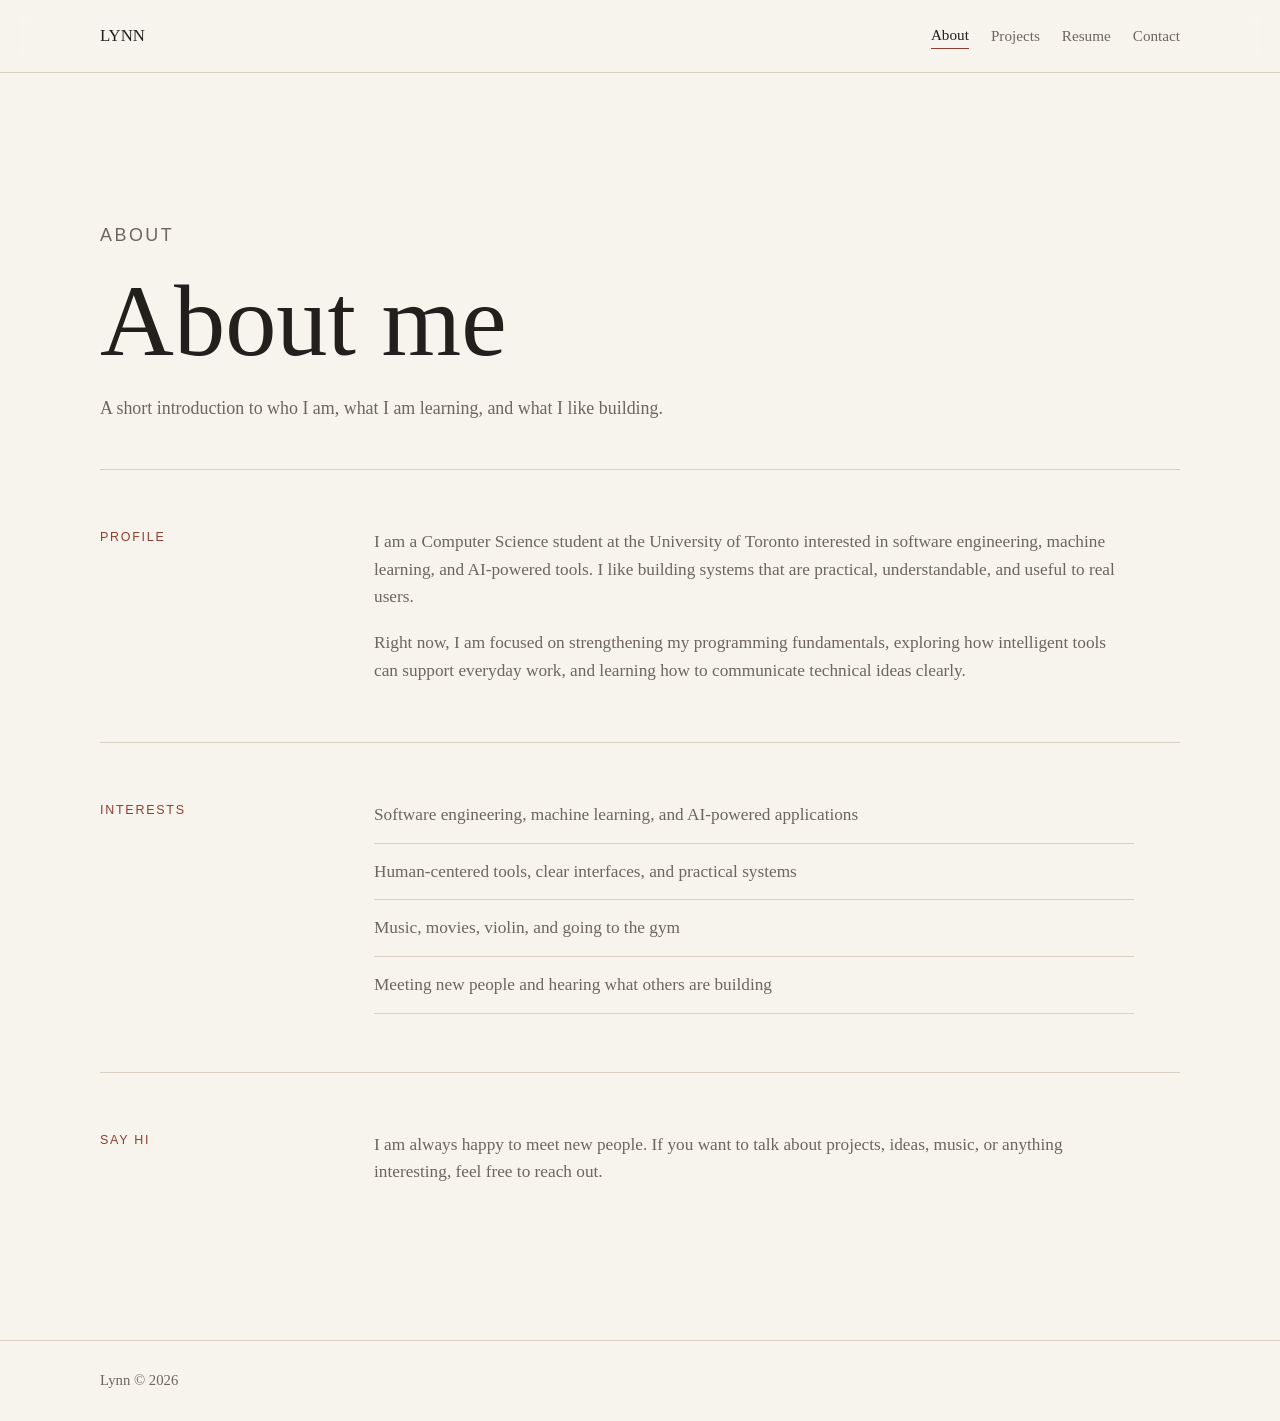
==== about.html @ ac69e5c9 "Initial portfolio site" ====
<!doctype html>
<html lang="en">
  <head>
    <meta charset="utf-8">
    <meta name="viewport" content="width=device-width, initial-scale=1">
    <title>About | Lynn</title>
    <link rel="stylesheet" href="styles.css">
  </head>
  <body>
    <header class="site-header">
      <nav class="site-shell nav" aria-label="Main navigation">
        <a class="brand" href="index.html">Lynn</a>
        <div class="nav-links">
          <a href="about.html" aria-current="page">About</a>
          <a href="projects.html">Projects</a>
          <a href="resume.html">Resume</a>
          <a href="contact.html">Contact</a>
        </div>
      </nav>
    </header>

    <main class="site-shell page">
      <header class="page-header">
        <p class="eyebrow">About</p>
        <h1>About me</h1>
        <p>A short introduction to who I am, what I am learning, and what I like building.</p>
      </header>

      <section class="section section-grid">
        <div class="section-label">Profile</div>
        <div class="body-copy">
          <p>
            I am a Computer Science student at the University of Toronto interested in software
            engineering, machine learning, and AI-powered tools. I like building systems that are
            practical, understandable, and useful to real users.
          </p>
          <p>
            Right now, I am focused on strengthening my programming fundamentals, exploring how
            intelligent tools can support everyday work, and learning how to communicate technical
            ideas clearly.
          </p>
        </div>
      </section>

      <section class="section section-grid">
        <div class="section-label">Interests</div>
        <ul class="list body-copy">
          <li>Software engineering, machine learning, and AI-powered applications</li>
          <li>Human-centered tools, clear interfaces, and practical systems</li>
          <li>Music, movies, violin, and going to the gym</li>
          <li>Meeting new people and hearing what others are building</li>
        </ul>
      </section>

      <section class="section section-grid">
        <div class="section-label">Say hi</div>
        <div class="body-copy">
          <p>
            I am always happy to meet new people. If you want to talk about projects, ideas, music,
            or anything interesting, feel free to reach out.
          </p>
        </div>
      </section>
    </main>

    <footer class="site-footer">
      <div class="site-shell">Lynn © 2026</div>
    </footer>
  </body>
</html>
---- styles.css ----
:root {
  --bg: #f7f4ee;
  --paper: #fffdf8;
  --ink: #22201c;
  --muted: #6d665d;
  --line: #d8d0c3;
  --accent: #8f3f2f;
  --accent-soft: #ead6ce;
  --shadow: 0 18px 50px rgba(34, 32, 28, 0.08);
}

* {
  box-sizing: border-box;
}

html {
  scroll-behavior: smooth;
}

body {
  margin: 0;
  background: var(--bg);
  color: var(--ink);
  font-family: Georgia, "Times New Roman", serif;
  line-height: 1.6;
}

a {
  color: inherit;
  text-decoration: none;
}

a:hover {
  color: var(--accent);
}

.site-shell {
  width: min(1080px, calc(100% - 40px));
  margin: 0 auto;
}

.site-header {
  border-bottom: 1px solid var(--line);
  background: rgba(247, 244, 238, 0.88);
  position: sticky;
  top: 0;
  z-index: 10;
  backdrop-filter: blur(12px);
}

.nav {
  display: flex;
  align-items: center;
  justify-content: space-between;
  min-height: 72px;
  gap: 24px;
}

.brand {
  font-size: 1.05rem;
  letter-spacing: 0;
  text-transform: uppercase;
}

.nav-links {
  display: flex;
  align-items: center;
  gap: 22px;
  color: var(--muted);
  font-size: 0.95rem;
}

.nav-links a[aria-current="page"] {
  color: var(--ink);
  border-bottom: 1px solid var(--accent);
}

.hero {
  min-height: calc(100vh - 72px);
  display: grid;
  grid-template-columns: 1fr 0.72fr;
  align-items: center;
  gap: 56px;
  padding: 64px 0 84px;
}

.eyebrow {
  margin: 0 0 16px;
  color: var(--accent);
  font-size: 0.82rem;
  letter-spacing: 0.14em;
  text-transform: uppercase;
  font-family: Arial, sans-serif;
}

h1,
h2,
h3 {
  line-height: 1.08;
  font-weight: 500;
  margin: 0;
}

h1 {
  font-size: clamp(3rem, 8vw, 6.7rem);
}

h2 {
  font-size: clamp(2rem, 4vw, 3.4rem);
}

h3 {
  font-size: 1.35rem;
}

p {
  margin: 0;
}

.lead {
  max-width: 620px;
  margin-top: 24px;
  color: var(--muted);
  font-size: 1.18rem;
}

.hero-actions,
.button-row {
  display: flex;
  flex-wrap: wrap;
  gap: 14px;
  margin-top: 32px;
}

.button {
  display: inline-flex;
  align-items: center;
  justify-content: center;
  min-height: 44px;
  padding: 10px 18px;
  border: 1px solid var(--ink);
  font-family: Arial, sans-serif;
  font-size: 0.86rem;
  text-transform: uppercase;
  letter-spacing: 0.08em;
}

.button.primary {
  background: var(--ink);
  color: var(--paper);
}

.button:hover {
  border-color: var(--accent);
}

.portrait-panel {
  border: 1px solid var(--line);
  background: var(--paper);
  min-height: 460px;
  display: grid;
  place-items: center;
  box-shadow: var(--shadow);
  padding: 28px;
}

.portrait-mark {
  width: min(280px, 70%);
  aspect-ratio: 1;
  border: 1px solid var(--line);
  display: grid;
  place-items: center;
  color: var(--accent);
  font-size: 4rem;
}

.page {
  padding: 74px 0 96px;
}

.page-header {
  padding: 56px 0 46px;
  border-bottom: 1px solid var(--line);
}

.page-header p {
  max-width: 700px;
  margin-top: 18px;
  color: var(--muted);
  font-size: 1.12rem;
}

.section {
  padding: 58px 0;
  border-bottom: 1px solid var(--line);
}

.section:last-child {
  border-bottom: 0;
}

.section-grid {
  display: grid;
  grid-template-columns: 220px 1fr;
  gap: 54px;
}

.section-label {
  color: var(--accent);
  font-family: Arial, sans-serif;
  font-size: 0.78rem;
  letter-spacing: 0.14em;
  text-transform: uppercase;
}

.body-copy {
  max-width: 760px;
  color: var(--muted);
  font-size: 1.08rem;
}

.body-copy p + p {
  margin-top: 18px;
}

.list {
  display: grid;
  gap: 14px;
  padding: 0;
  margin: 0;
  list-style: none;
}

.list li {
  padding-bottom: 14px;
  border-bottom: 1px solid var(--line);
}

.project-list {
  display: grid;
  gap: 24px;
}

.project-card {
  display: grid;
  grid-template-columns: 1fr auto;
  gap: 28px;
  padding: 28px;
  border: 1px solid var(--line);
  background: var(--paper);
}

.project-card p {
  margin-top: 10px;
  color: var(--muted);
}

.tags {
  display: flex;
  flex-wrap: wrap;
  gap: 8px;
  margin-top: 18px;
}

.tag {
  border: 1px solid var(--line);
  padding: 4px 9px;
  color: var(--muted);
  font-family: Arial, sans-serif;
  font-size: 0.78rem;
}

.project-link {
  color: var(--accent);
  font-family: Arial, sans-serif;
  font-size: 0.8rem;
  letter-spacing: 0.1em;
  text-transform: uppercase;
  white-space: nowrap;
}

.contact-list {
  display: grid;
  gap: 18px;
  max-width: 620px;
}

.contact-item {
  display: grid;
  grid-template-columns: 120px 1fr;
  gap: 24px;
  padding-bottom: 18px;
  border-bottom: 1px solid var(--line);
}

.contact-item span {
  color: var(--muted);
  font-family: Arial, sans-serif;
  font-size: 0.82rem;
  letter-spacing: 0.1em;
  text-transform: uppercase;
}

.contact-item a {
  font-family: Arial, sans-serif;
}

.resume-frame {
  border: 1px solid var(--line);
  background: var(--paper);
  padding: 36px;
  box-shadow: var(--shadow);
}

.resume-frame p {
  color: var(--muted);
  margin-top: 16px;
}

.site-footer {
  border-top: 1px solid var(--line);
  padding: 28px 0;
  color: var(--muted);
  font-size: 0.92rem;
}

@media (max-width: 820px) {
  .site-shell {
    width: min(100% - 28px, 1080px);
  }

  .nav {
    align-items: flex-start;
    flex-direction: column;
    padding: 18px 0;
    gap: 12px;
  }

  .nav-links {
    flex-wrap: wrap;
    gap: 12px 16px;
  }

  .hero {
    min-height: auto;
    grid-template-columns: 1fr;
    padding: 58px 0 68px;
  }

  .portrait-panel {
    min-height: 280px;
  }

  .section-grid,
  .project-card,
  .contact-item {
    grid-template-columns: 1fr;
    gap: 18px;
  }
}
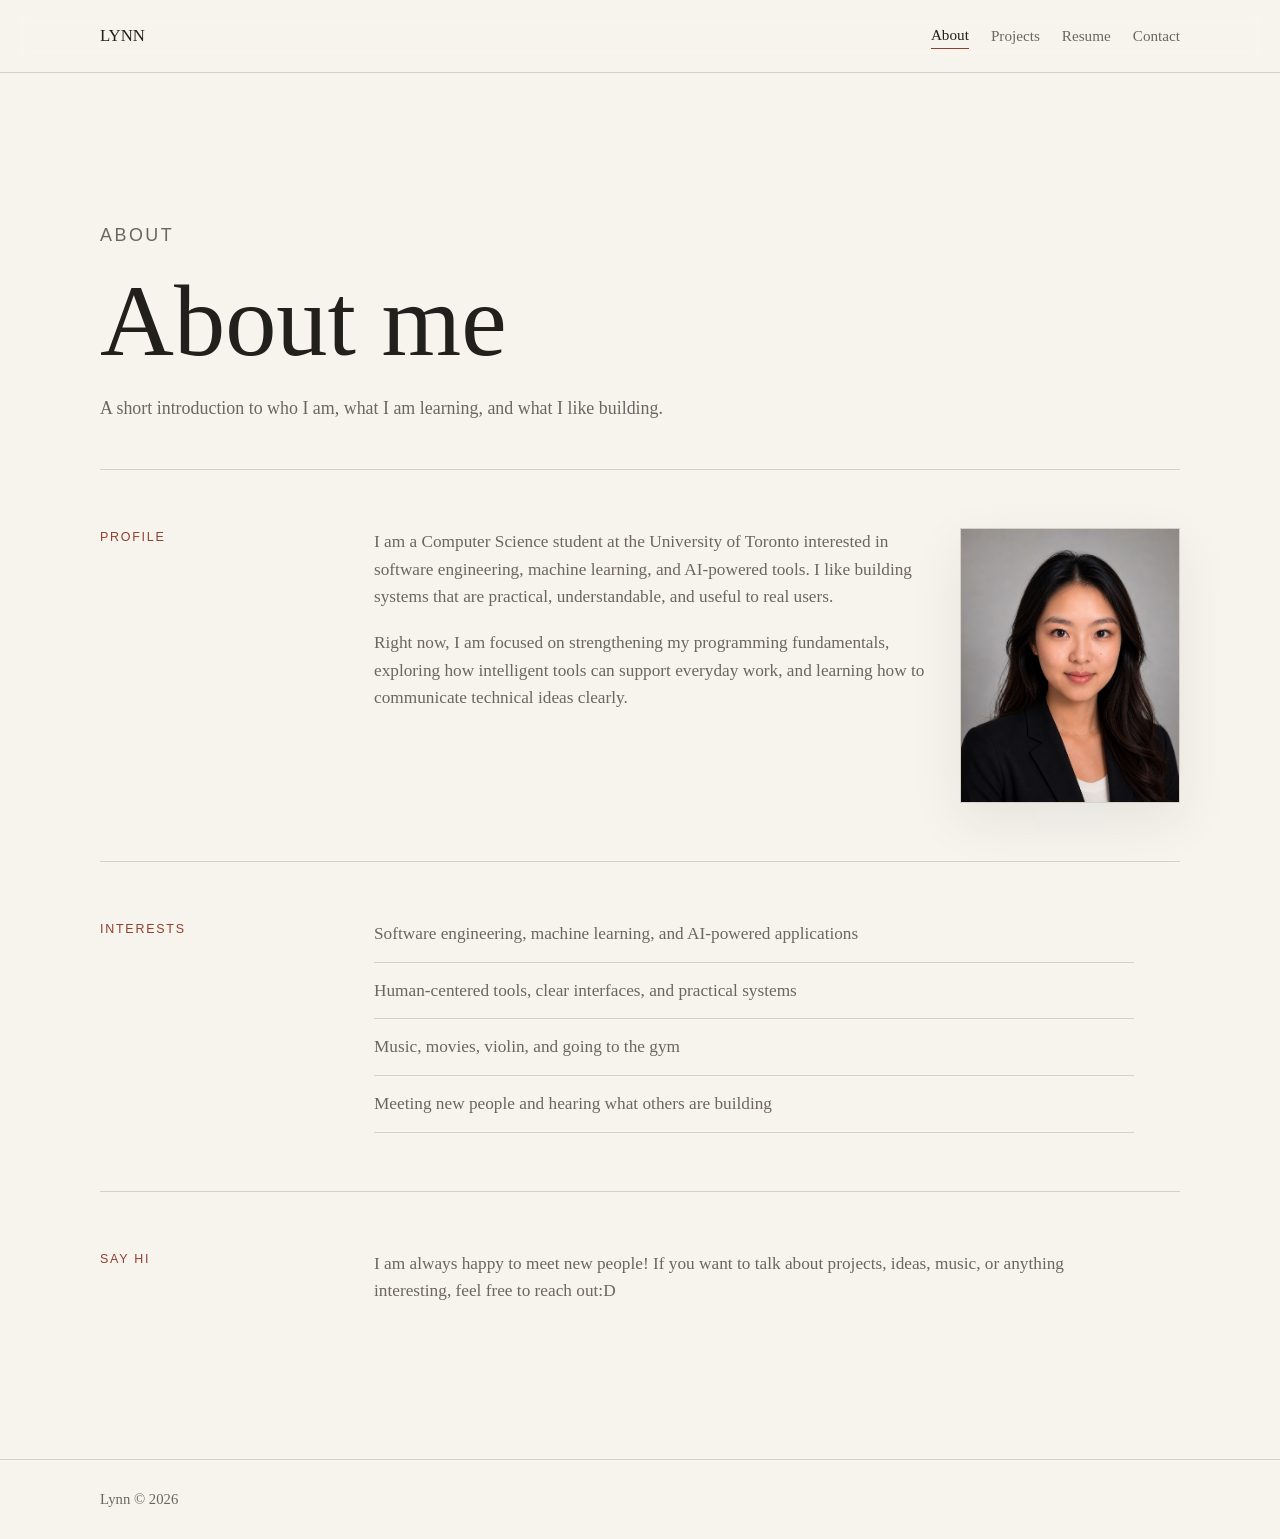
==== commit a767b239: "Update portfolio content and headshot" ====
--- a/about.html
+++ b/about.html
@@ -28,17 +28,20 @@
 
       <section class="section section-grid">
         <div class="section-label">Profile</div>
-        <div class="body-copy">
-          <p>
-            I am a Computer Science student at the University of Toronto interested in software
-            engineering, machine learning, and AI-powered tools. I like building systems that are
-            practical, understandable, and useful to real users.
-          </p>
-          <p>
-            Right now, I am focused on strengthening my programming fundamentals, exploring how
-            intelligent tools can support everyday work, and learning how to communicate technical
-            ideas clearly.
-          </p>
+        <div class="about-profile">
+          <div class="body-copy">
+            <p>
+              I am a Computer Science student at the University of Toronto interested in software
+              engineering, machine learning, and AI-powered tools. I like building systems that are
+              practical, understandable, and useful to real users.
+            </p>
+            <p>
+              Right now, I am focused on strengthening my programming fundamentals, exploring how
+              intelligent tools can support everyday work, and learning how to communicate technical
+              ideas clearly.
+            </p>
+          </div>
+          <img class="profile-photo" src="assets/headshot.png" alt="Lynn Fang">
         </div>
       </section>
 
@@ -56,15 +59,15 @@
         <div class="section-label">Say hi</div>
         <div class="body-copy">
           <p>
-            I am always happy to meet new people. If you want to talk about projects, ideas, music,
-            or anything interesting, feel free to reach out.
+            I am always happy to meet new people! If you want to talk about projects, ideas, music,
+            or anything interesting, feel free to reach out:D
           </p>
         </div>
       </section>
     </main>
 
     <footer class="site-footer">
-      <div class="site-shell">Lynn © 2026</div>
+      <div class="site-shell">Lynn &copy; 2026</div>
     </footer>
   </body>
 </html>
--- a/styles.css
+++ b/styles.css
@@ -161,17 +161,34 @@
   display: grid;
   place-items: center;
   box-shadow: var(--shadow);
-  padding: 28px;
-}
-
-.portrait-mark {
-  width: min(280px, 70%);
-  aspect-ratio: 1;
-  border: 1px solid var(--line);
-  display: grid;
-  place-items: center;
-  color: var(--accent);
-  font-size: 4rem;
+  overflow: hidden;
+  padding: 16px;
+}
+
+.portrait-image {
+  width: 100%;
+  height: 100%;
+  min-height: 428px;
+  border: 1px solid var(--line);
+  object-fit: cover;
+  object-position: center top;
+}
+
+.about-profile {
+  display: grid;
+  grid-template-columns: minmax(0, 1fr) 220px;
+  align-items: start;
+  gap: 34px;
+}
+
+.profile-photo {
+  width: 100%;
+  aspect-ratio: 4 / 5;
+  border: 1px solid var(--line);
+  background: var(--paper);
+  box-shadow: var(--shadow);
+  object-fit: cover;
+  object-position: center top;
 }
 
 .page {
@@ -305,6 +322,27 @@
   font-family: Arial, sans-serif;
 }
 
+.skill-grid {
+  display: grid;
+  grid-template-columns: repeat(2, minmax(0, 1fr));
+  gap: 18px;
+}
+
+.skill-card {
+  border: 1px solid var(--line);
+  background: var(--paper);
+  padding: 24px;
+}
+
+.skill-card h2 {
+  font-size: 1.25rem;
+}
+
+.skill-card p {
+  margin-top: 10px;
+  color: var(--muted);
+}
+
 .resume-frame {
   border: 1px solid var(--line);
   background: var(--paper);
@@ -351,10 +389,26 @@
     min-height: 280px;
   }
 
+  .portrait-image {
+    min-height: 320px;
+  }
+
   .section-grid,
   .project-card,
   .contact-item {
     grid-template-columns: 1fr;
     gap: 18px;
   }
-}
+
+  .about-profile {
+    grid-template-columns: 1fr;
+  }
+
+  .profile-photo {
+    max-width: 240px;
+  }
+
+  .skill-grid {
+    grid-template-columns: 1fr;
+  }
+}
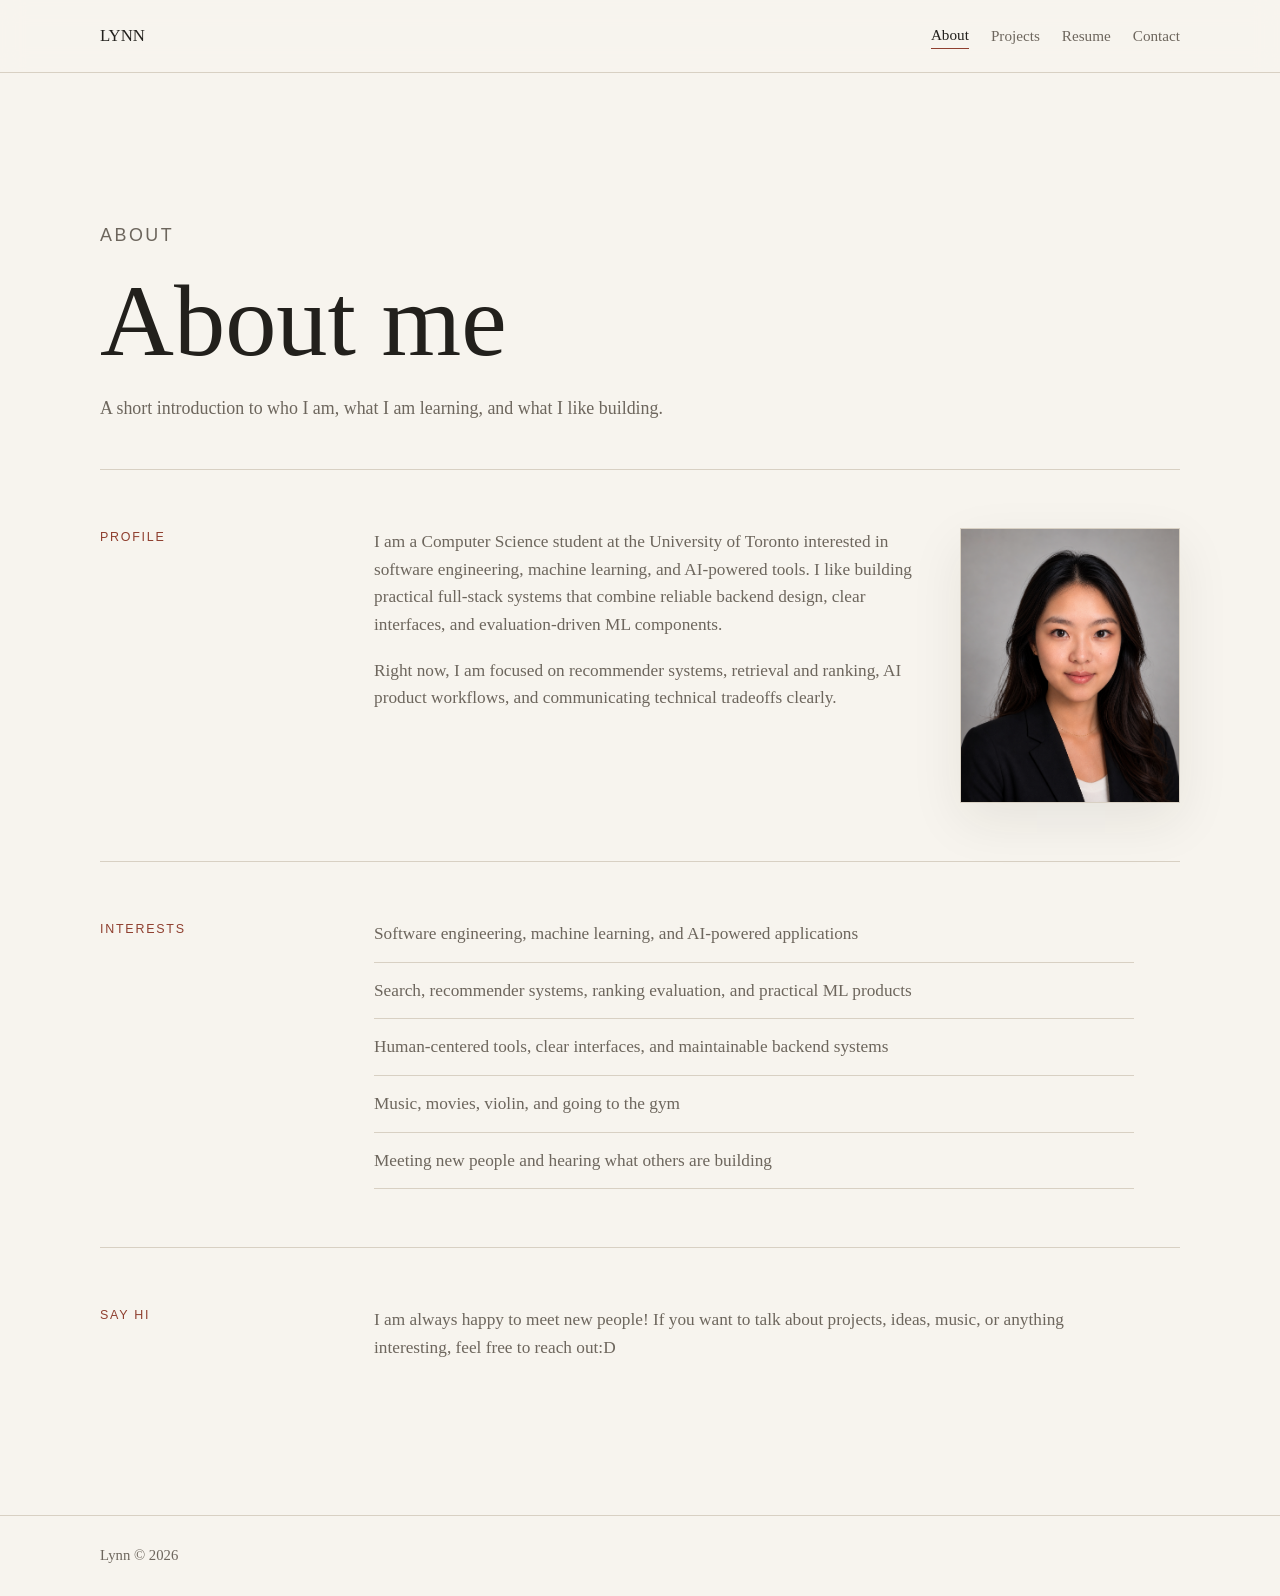
==== commit 17820c0d: "Add ResearchPath to portfolio" ====
--- a/about.html
+++ b/about.html
@@ -4,7 +4,7 @@
     <meta charset="utf-8">
     <meta name="viewport" content="width=device-width, initial-scale=1">
     <title>About | Lynn</title>
-    <link rel="stylesheet" href="styles.css">
+    <link rel="stylesheet" href="styles.css?v=20260614">
   </head>
   <body>
     <header class="site-header">
@@ -32,13 +32,13 @@
           <div class="body-copy">
             <p>
               I am a Computer Science student at the University of Toronto interested in software
-              engineering, machine learning, and AI-powered tools. I like building systems that are
-              practical, understandable, and useful to real users.
+              engineering, machine learning, and AI-powered tools. I like building practical
+              full-stack systems that combine reliable backend design, clear interfaces, and
+              evaluation-driven ML components.
             </p>
             <p>
-              Right now, I am focused on strengthening my programming fundamentals, exploring how
-              intelligent tools can support everyday work, and learning how to communicate technical
-              ideas clearly.
+              Right now, I am focused on recommender systems, retrieval and ranking, AI product
+              workflows, and communicating technical tradeoffs clearly.
             </p>
           </div>
           <img class="profile-photo" src="assets/headshot.png" alt="Lynn Fang">
@@ -49,7 +49,8 @@
         <div class="section-label">Interests</div>
         <ul class="list body-copy">
           <li>Software engineering, machine learning, and AI-powered applications</li>
-          <li>Human-centered tools, clear interfaces, and practical systems</li>
+          <li>Search, recommender systems, ranking evaluation, and practical ML products</li>
+          <li>Human-centered tools, clear interfaces, and maintainable backend systems</li>
           <li>Music, movies, violin, and going to the gym</li>
           <li>Meeting new people and hearing what others are building</li>
         </ul>
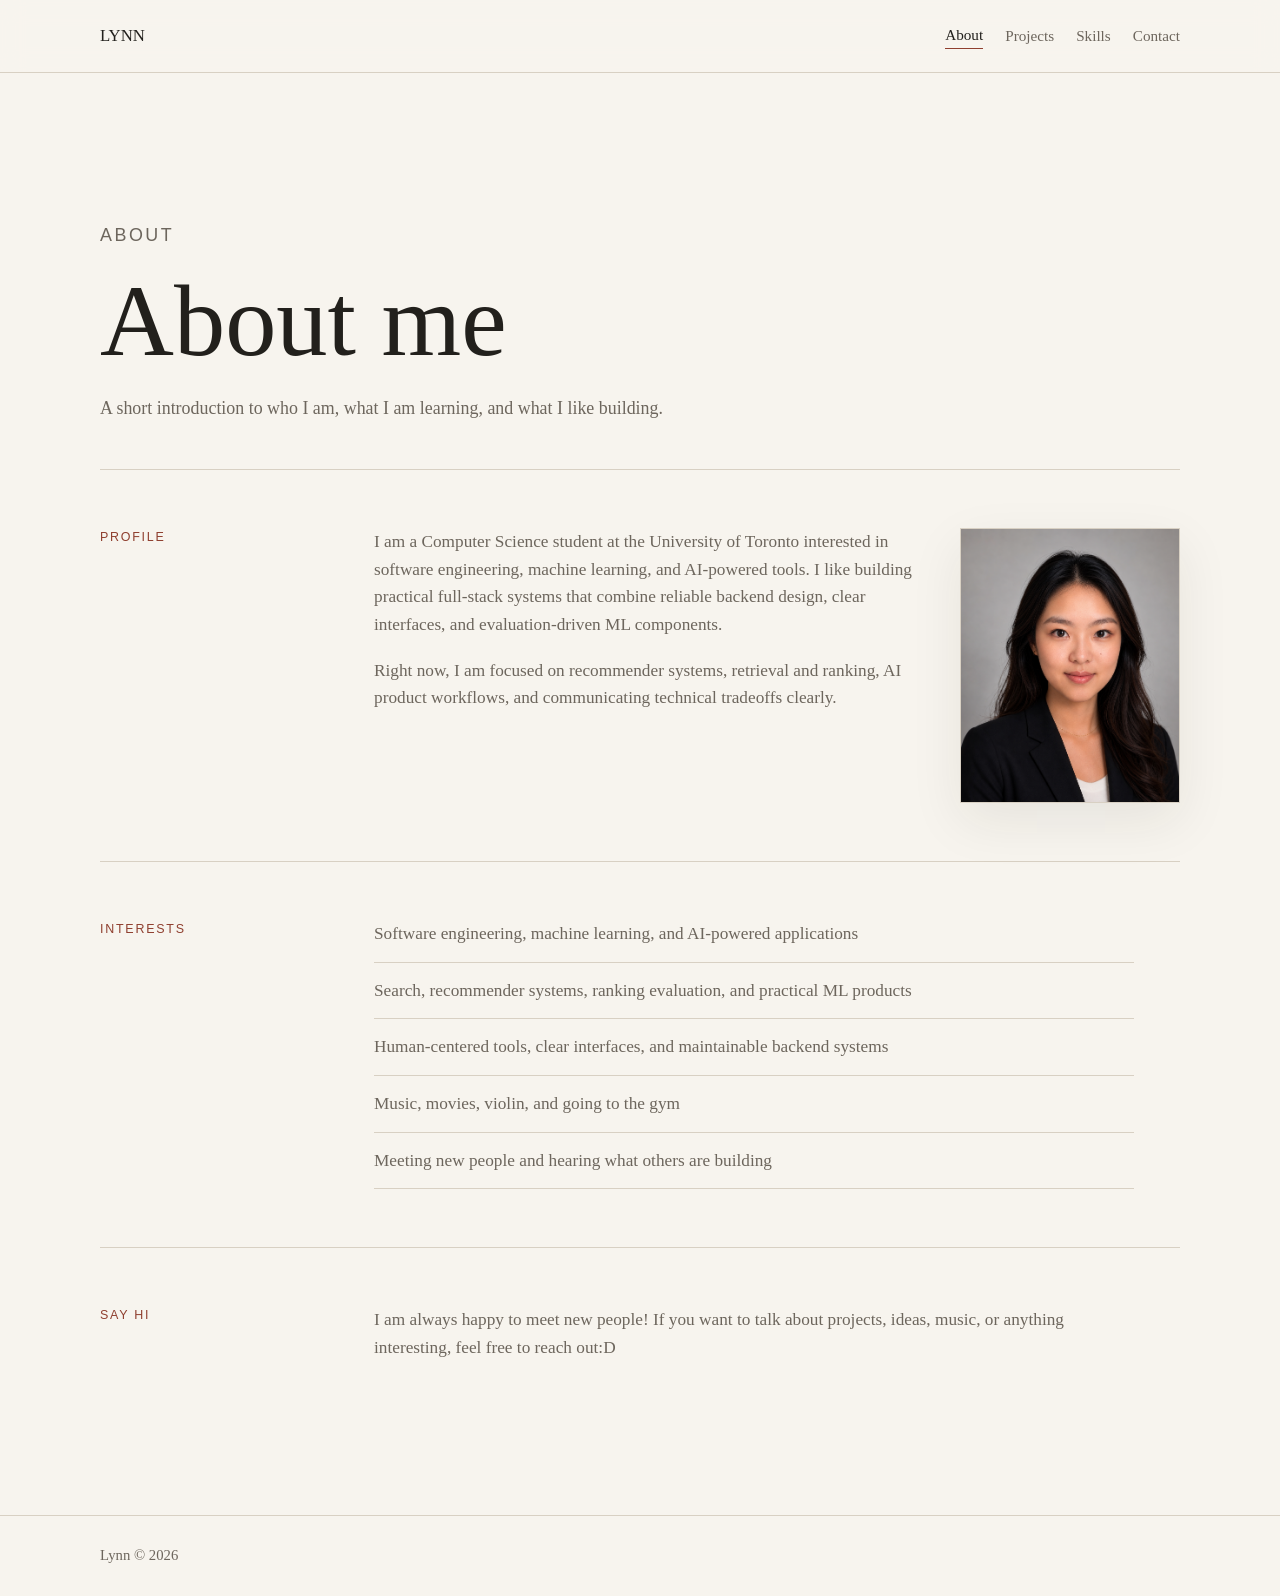
==== commit 73f92736: "Rename resume section to skills" ====
--- a/about.html
+++ b/about.html
@@ -13,7 +13,7 @@
         <div class="nav-links">
           <a href="about.html" aria-current="page">About</a>
           <a href="projects.html">Projects</a>
-          <a href="resume.html">Resume</a>
+          <a href="resume.html">Skills</a>
           <a href="contact.html">Contact</a>
         </div>
       </nav>
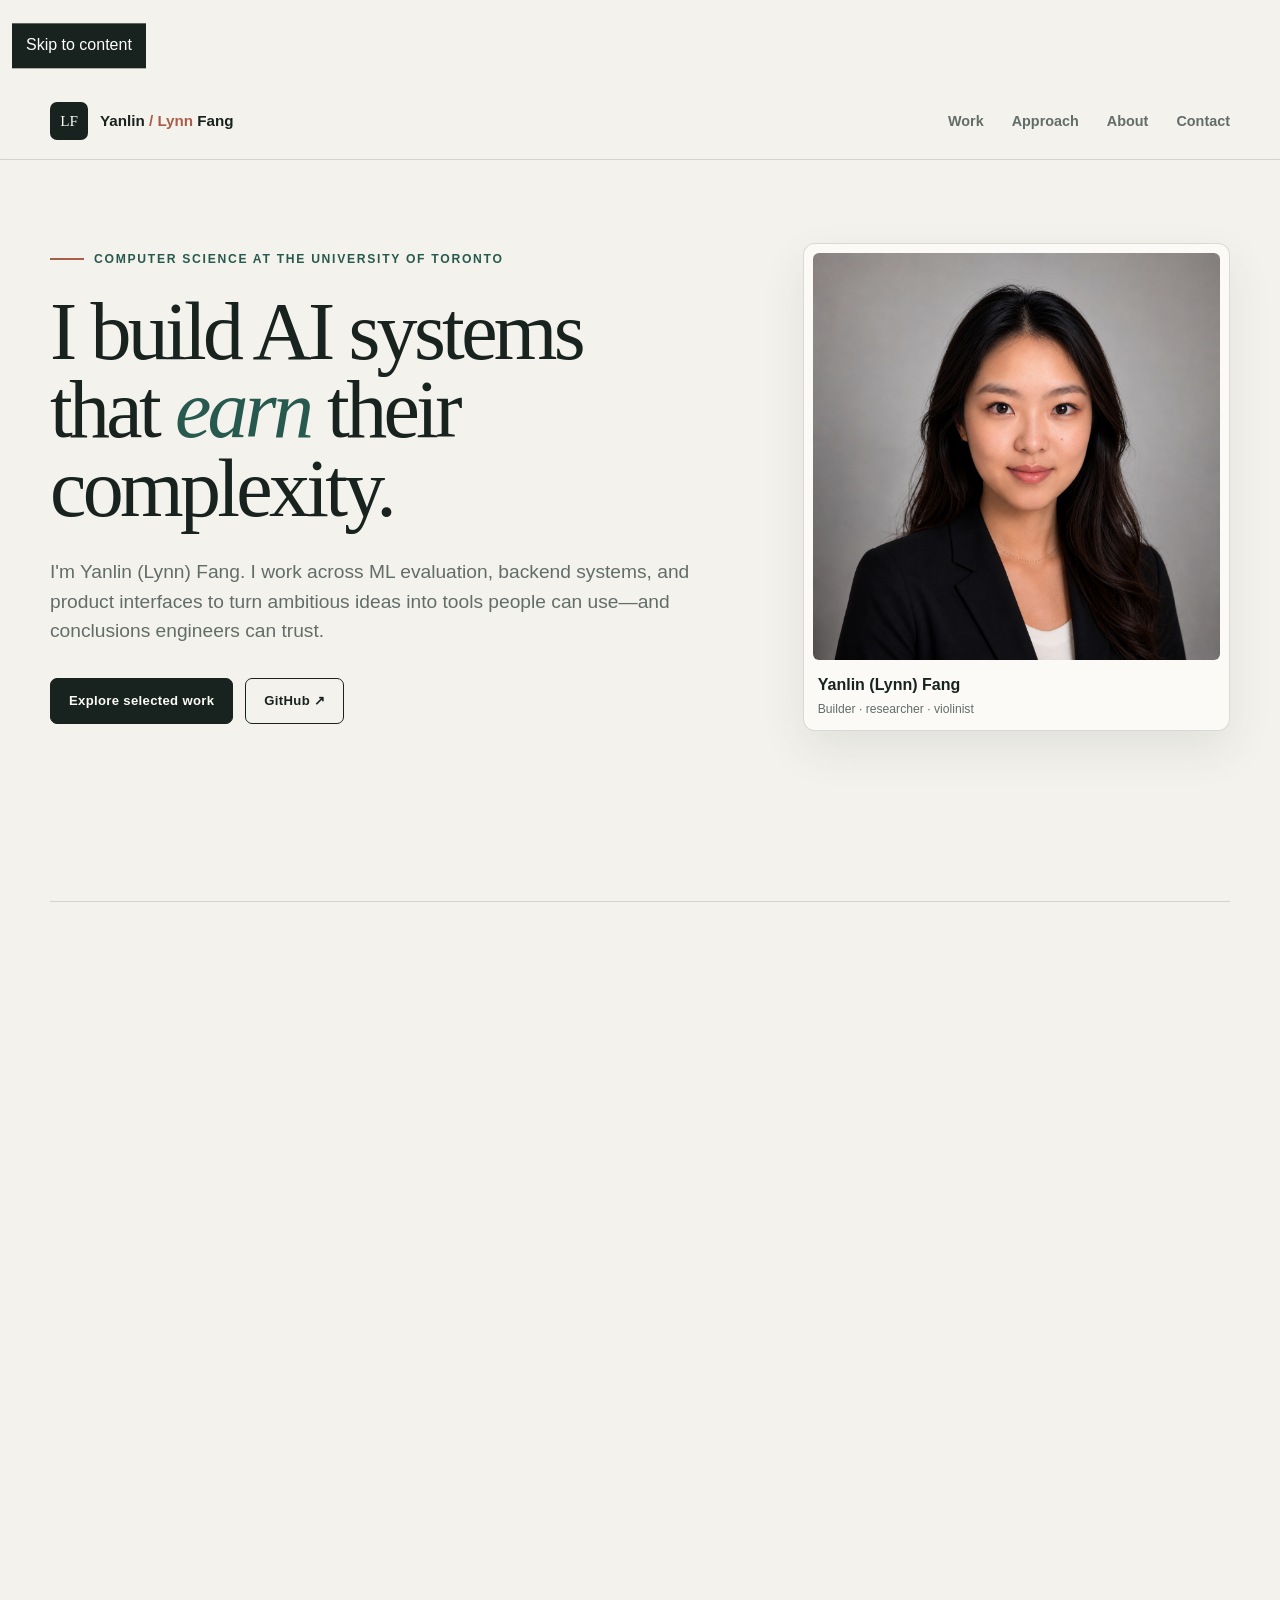
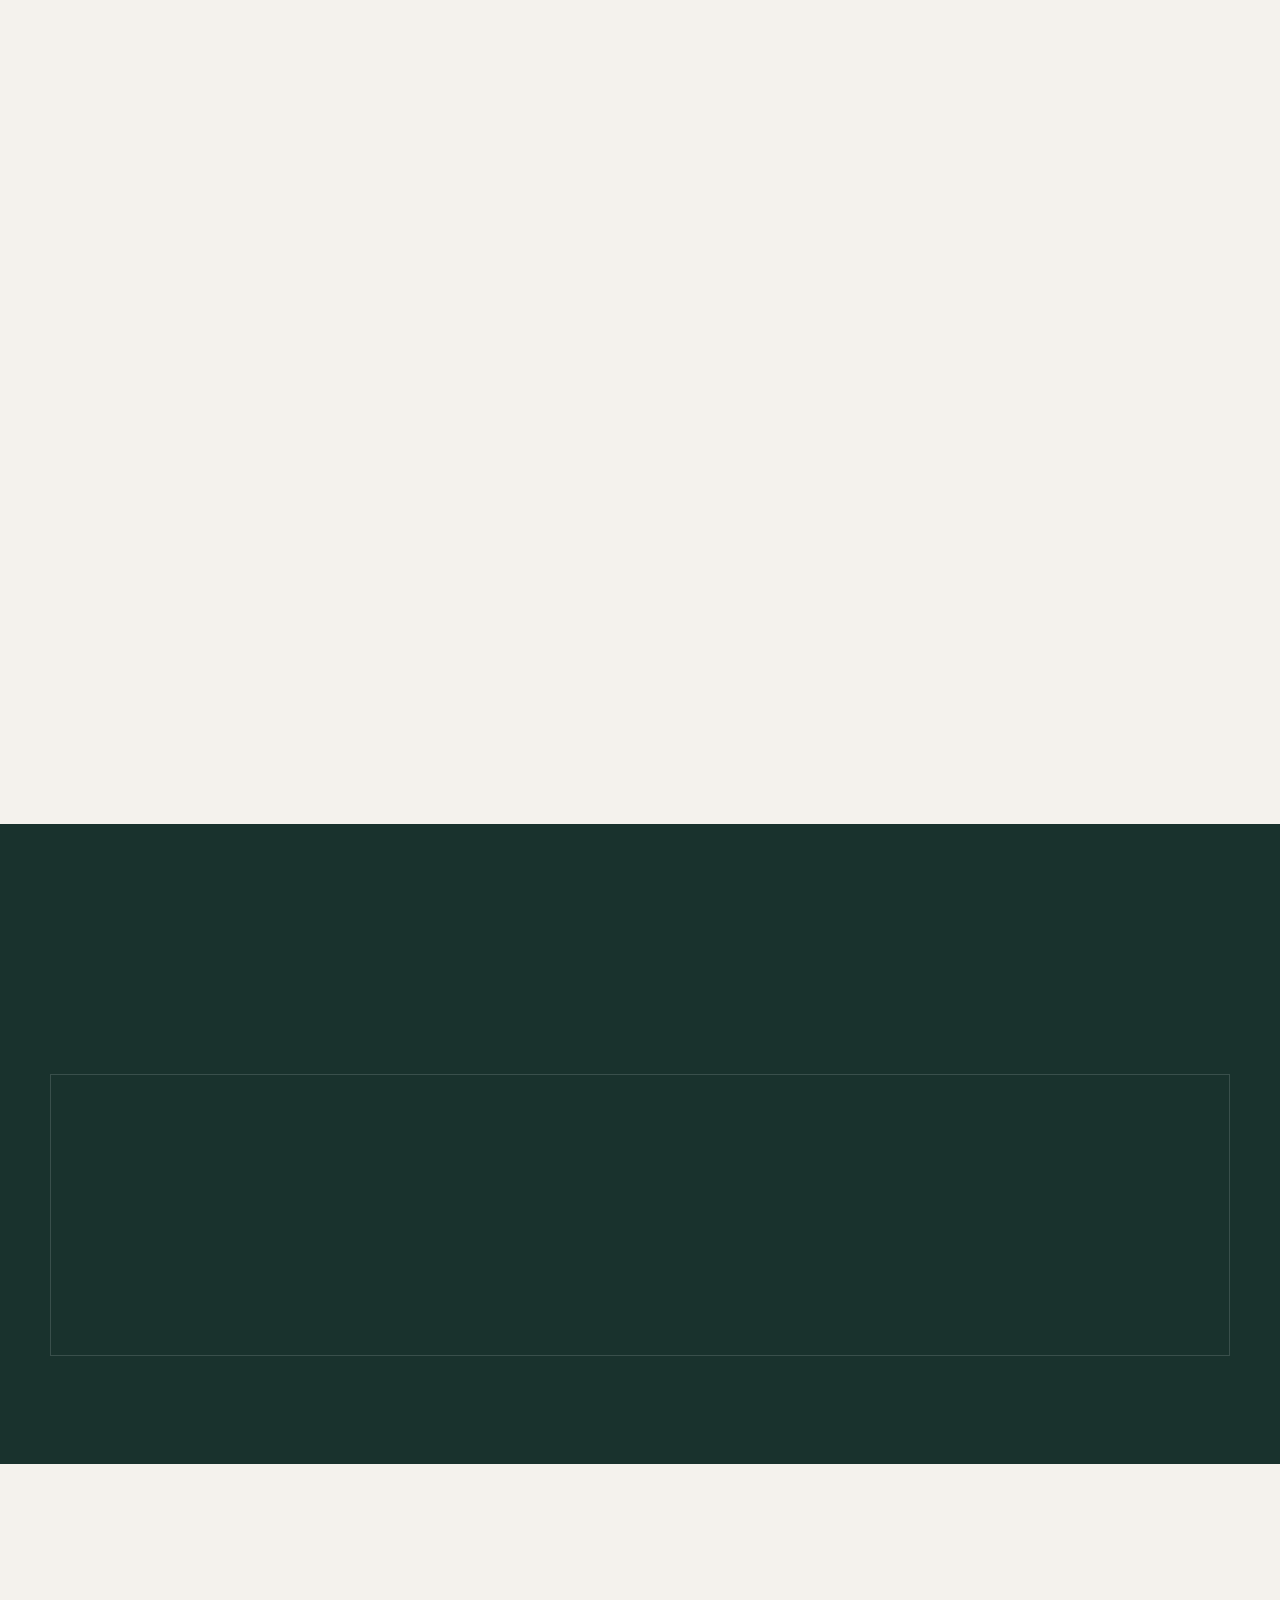
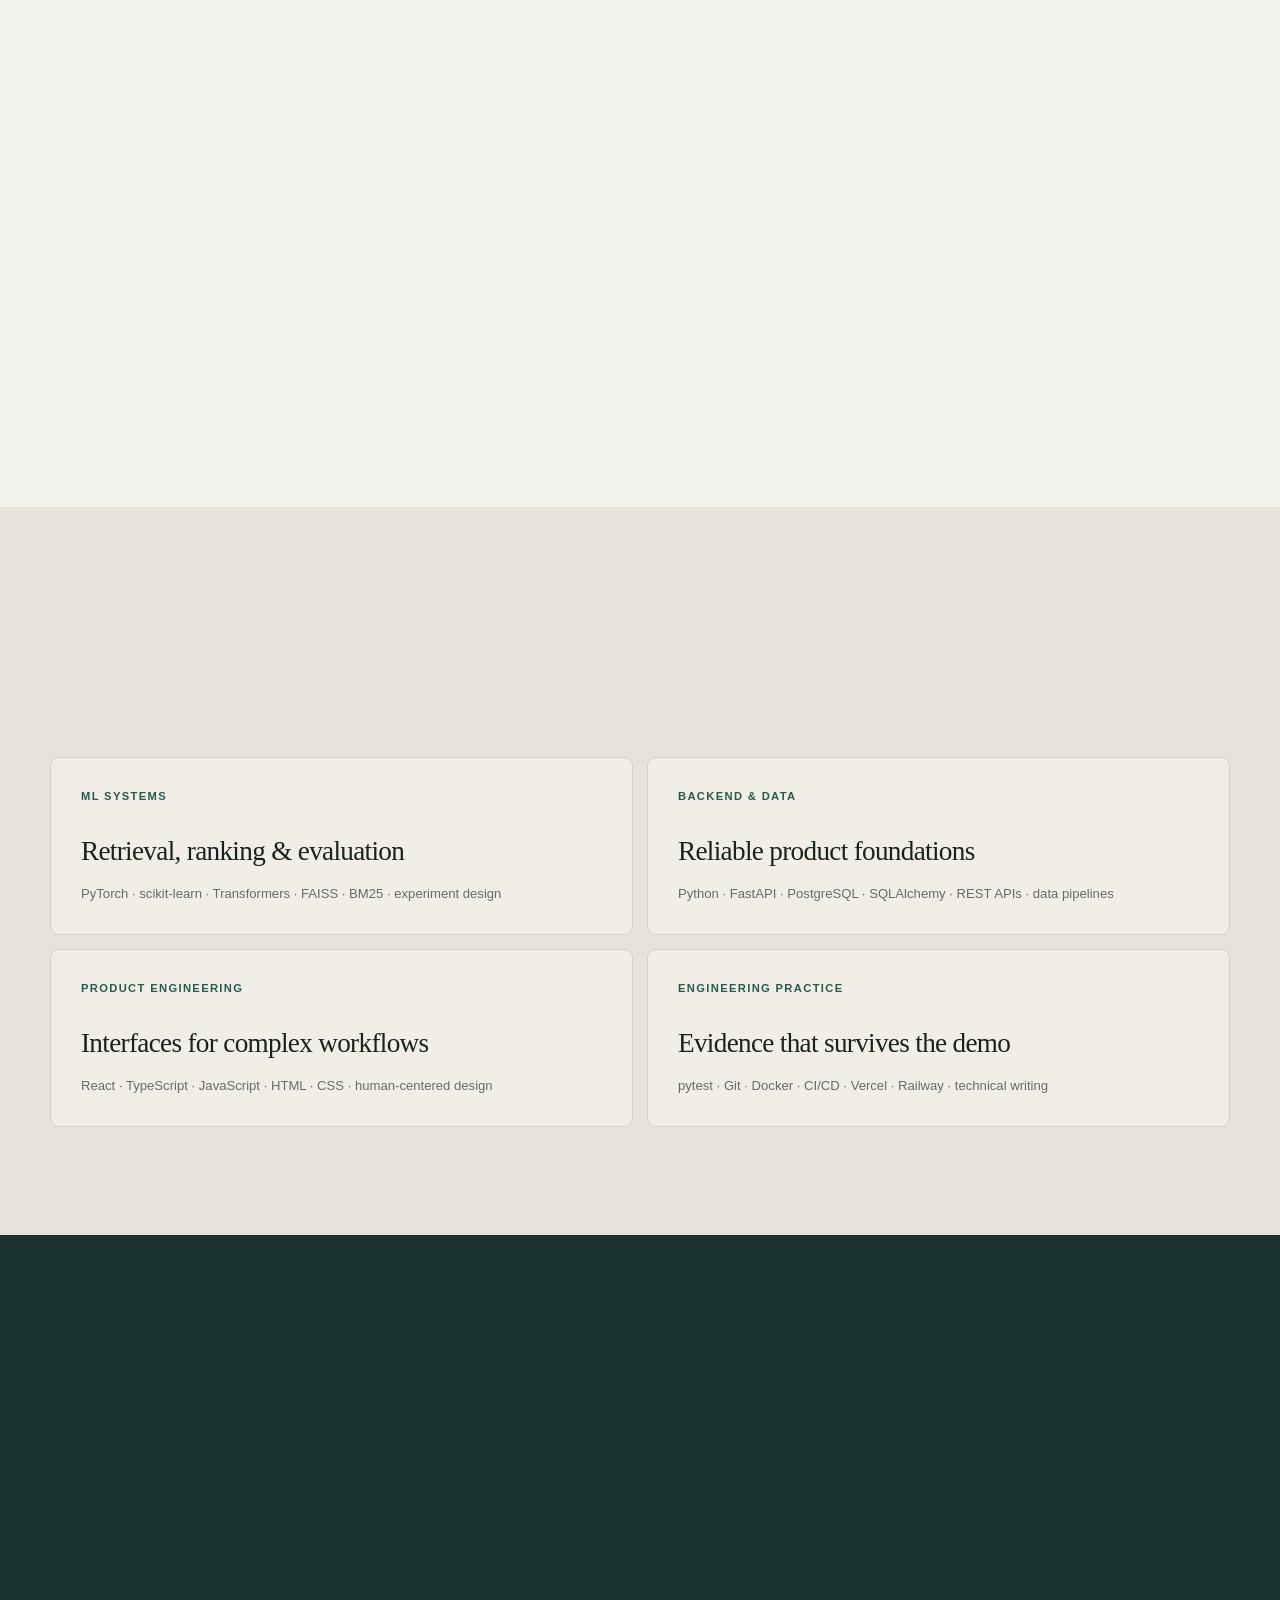
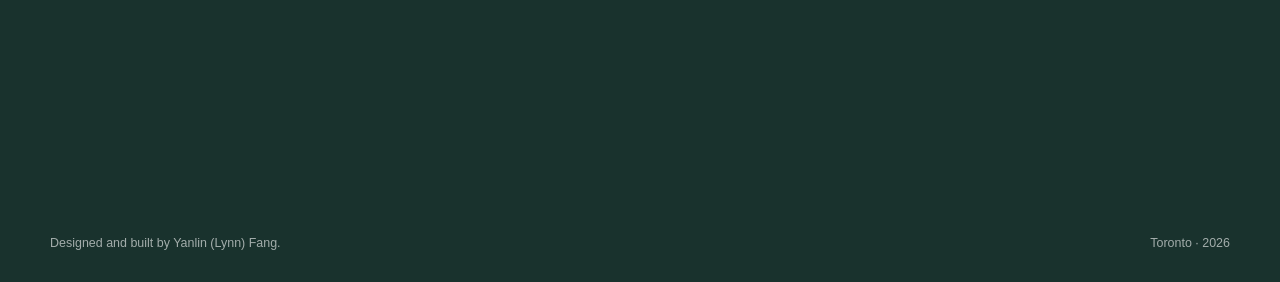
==== commit c3564146: "Refresh portfolio with real project demos" ====
--- a/about.html
+++ b/about.html
@@ -3,6 +3,7 @@
   <head>
     <meta charset="utf-8">
     <meta name="viewport" content="width=device-width, initial-scale=1">
+    <meta http-equiv="refresh" content="0; url=index.html#about">
     <title>About | Lynn</title>
     <link rel="stylesheet" href="styles.css?v=20260614">
   </head>
--- a/styles.css
+++ b/styles.css
@@ -272,6 +272,21 @@
   color: var(--muted);
 }
 
+.project-screenshot {
+  display: block;
+  margin-top: 24px;
+  border: 1px solid var(--line);
+  background: #fff;
+  box-shadow: var(--shadow);
+  overflow: hidden;
+}
+
+.project-screenshot img {
+  display: block;
+  width: 100%;
+  height: auto;
+}
+
 .tags {
   display: flex;
   flex-wrap: wrap;
